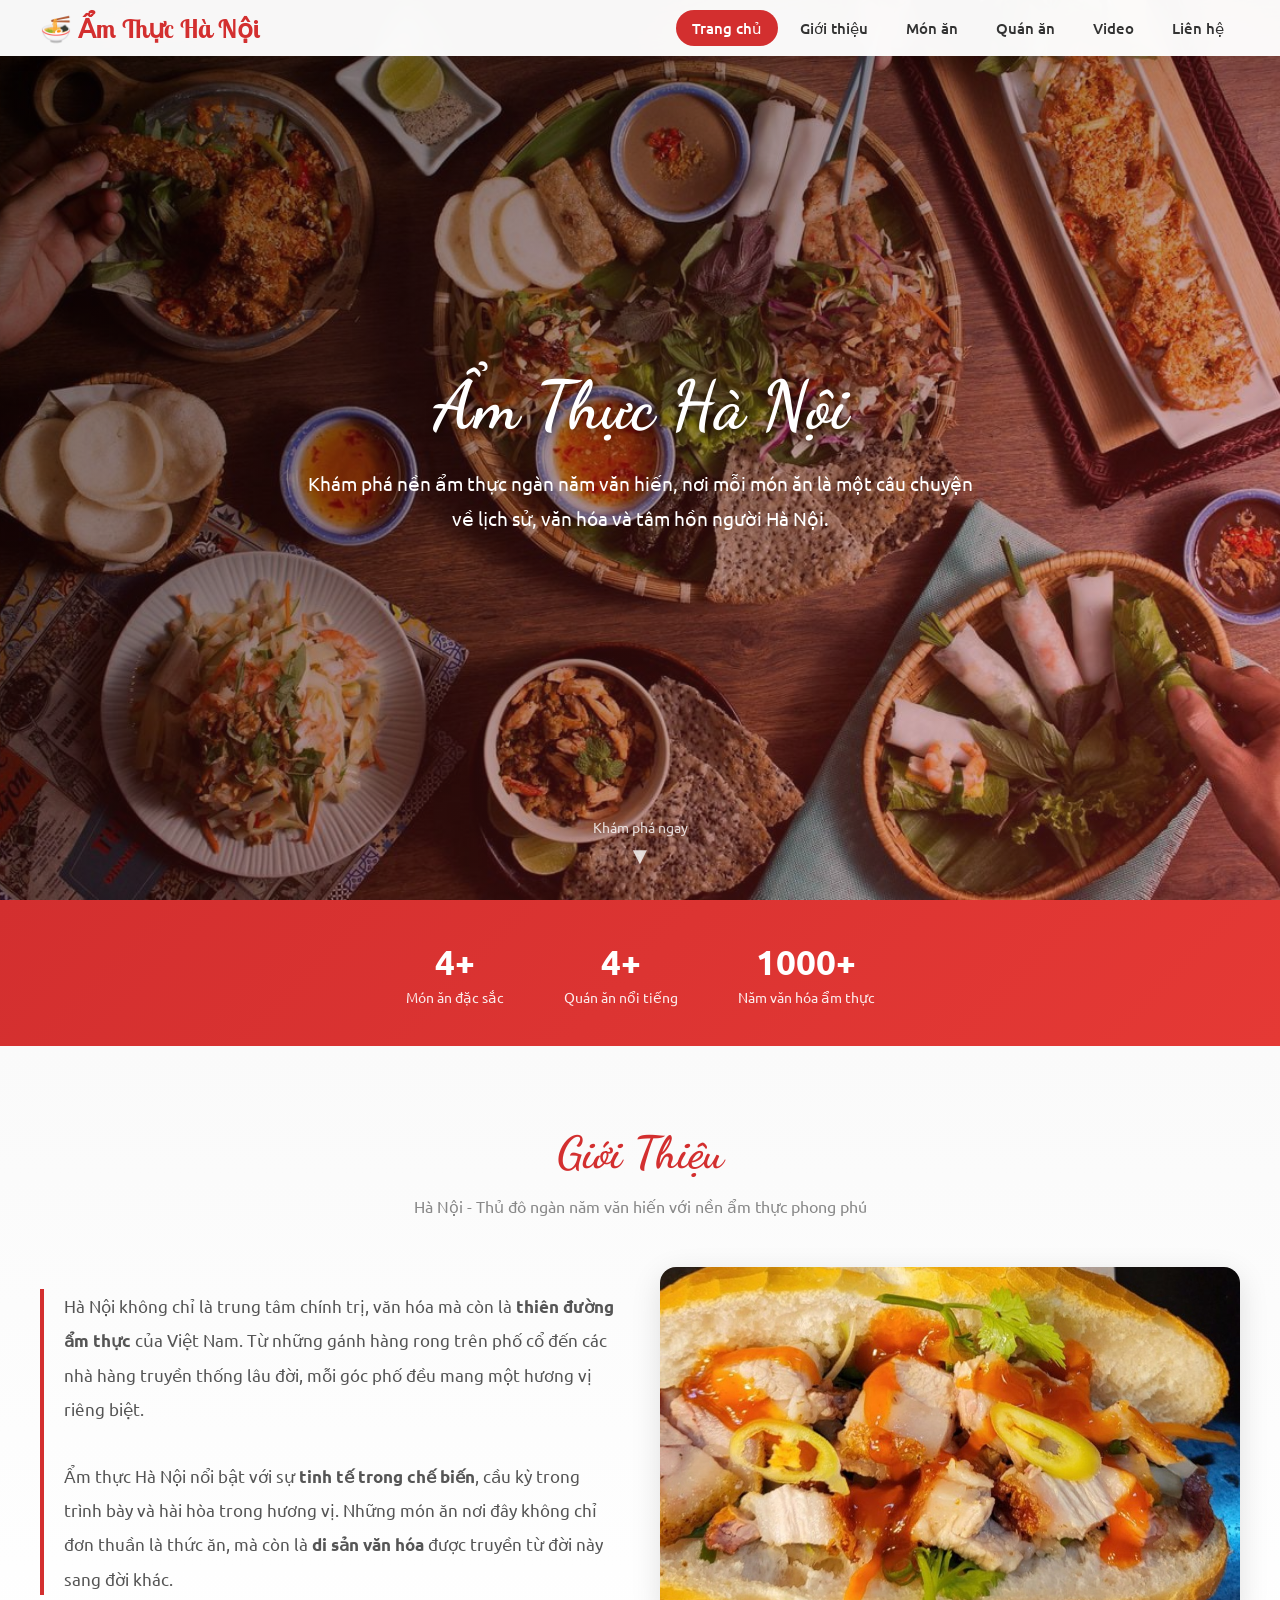
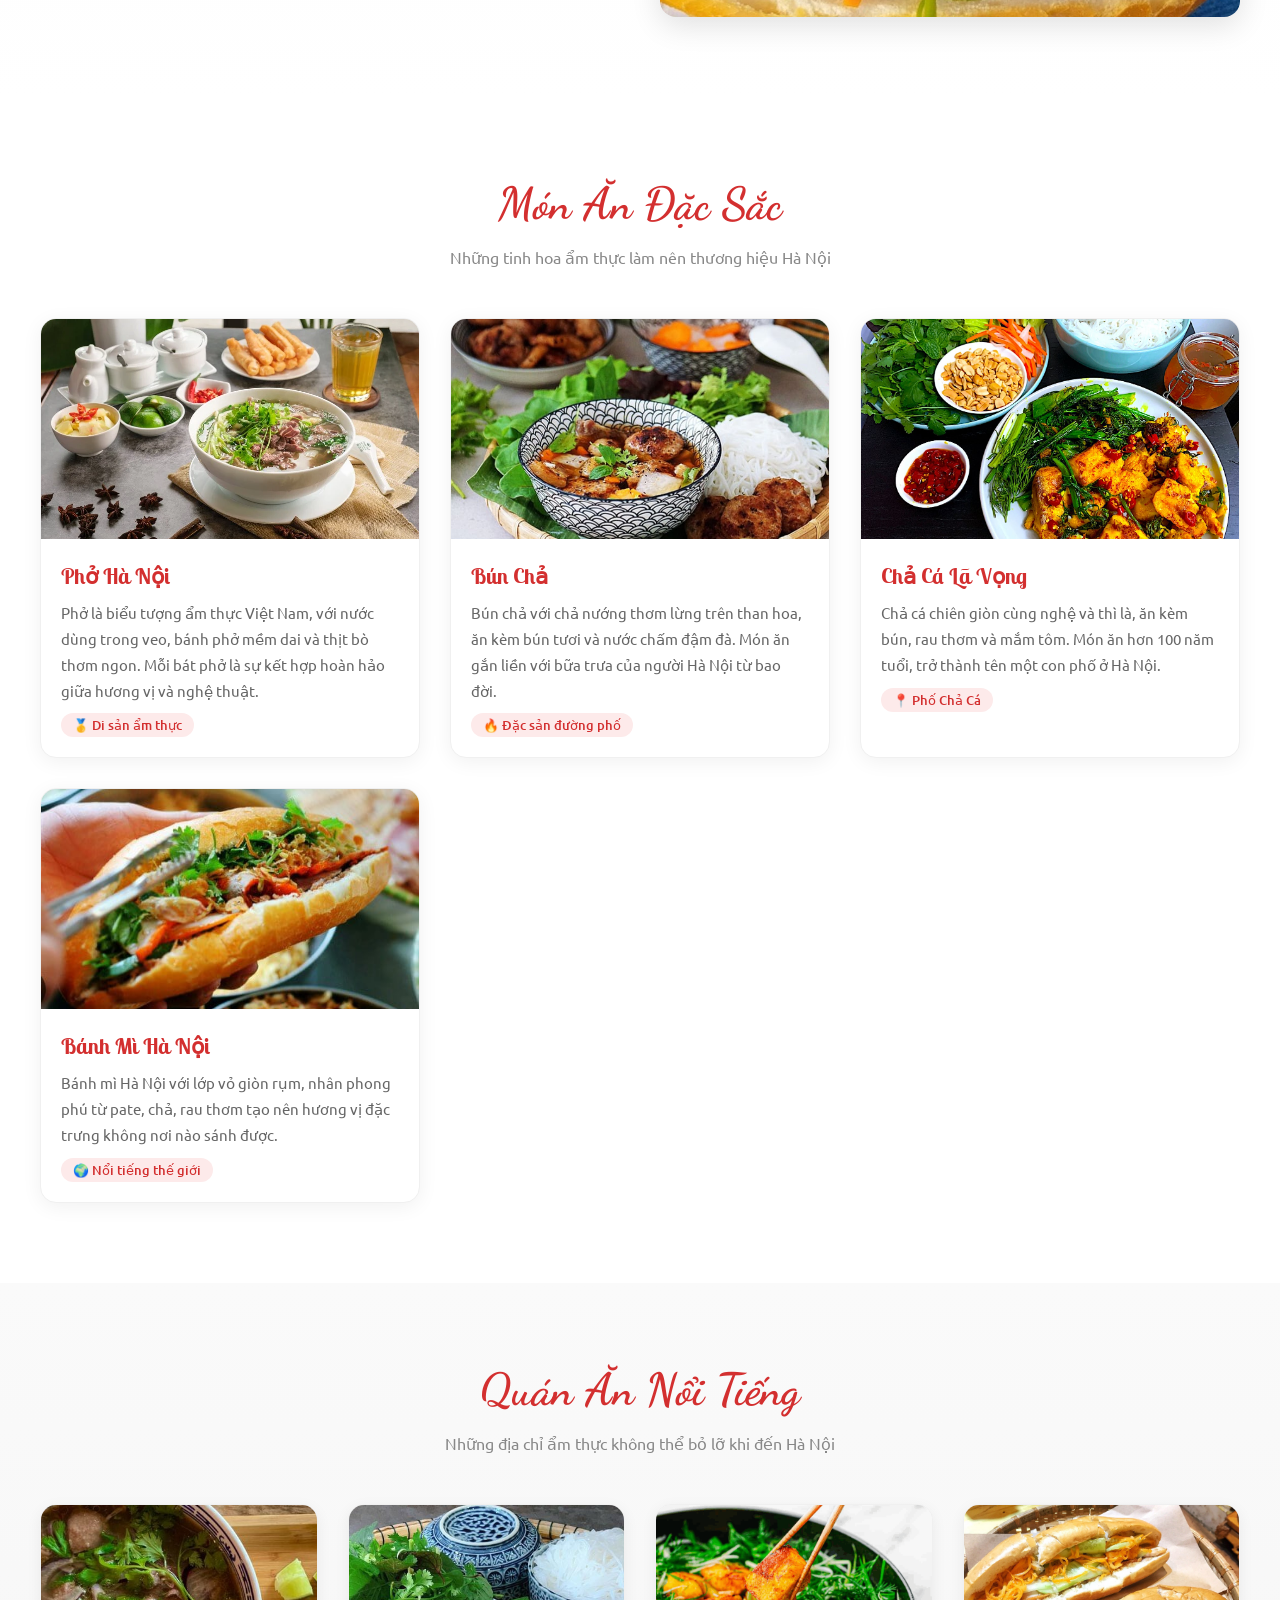
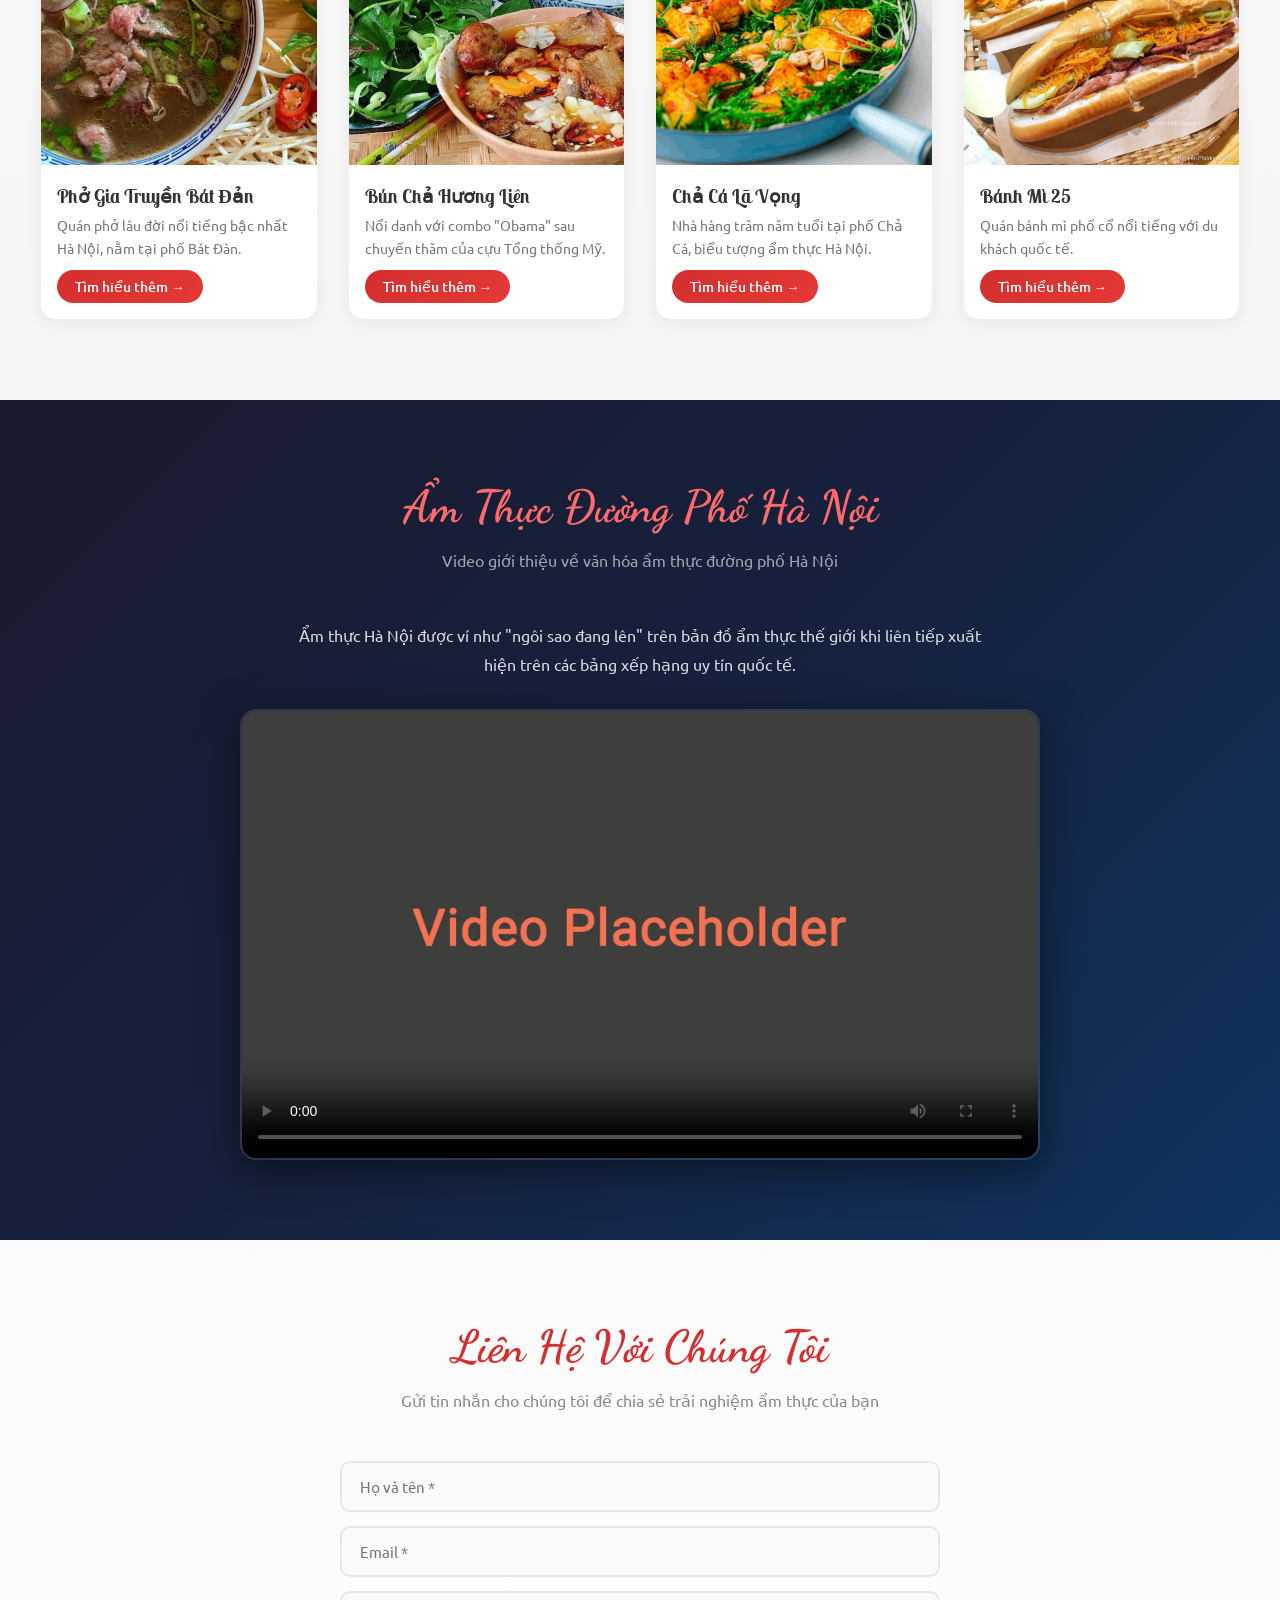
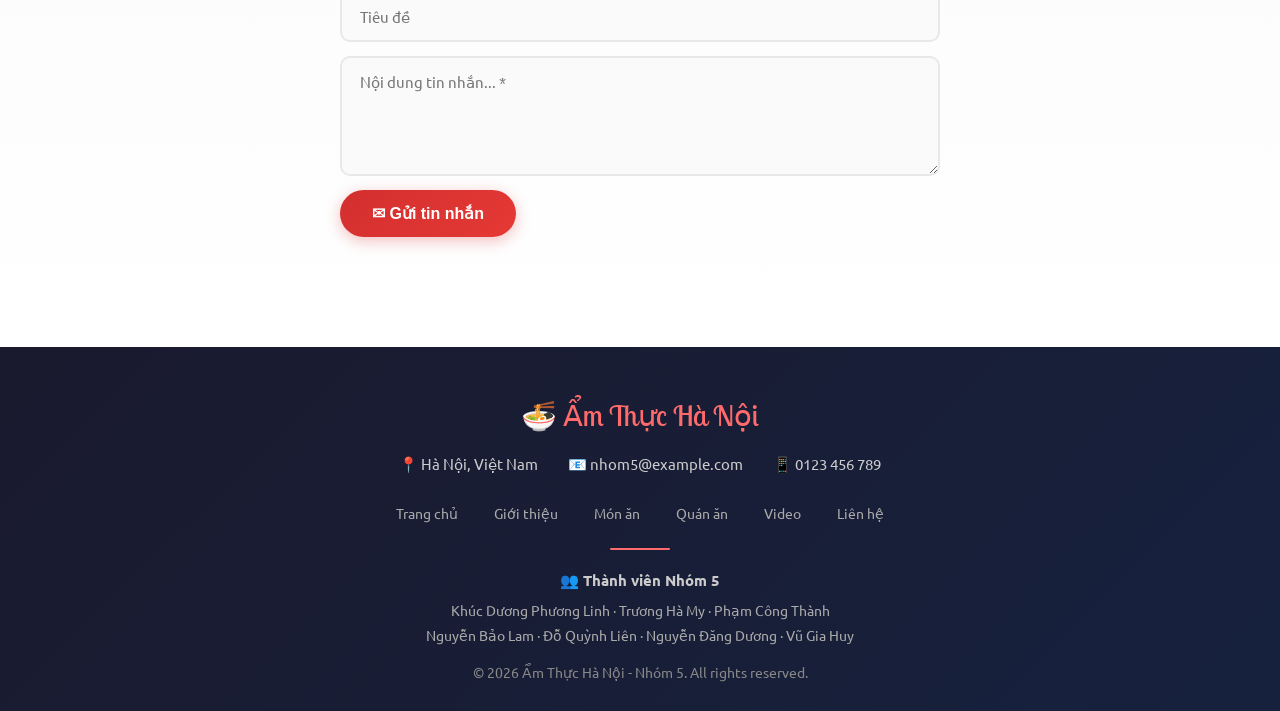
==== Linh.html @ 7462f2e8 "Add files via upload" ====
<!DOCTYPE html>
<html lang="vi">
<head>
    <meta charset="UTF-8">
    <meta name="viewport" content="width=device-width, initial-scale=1.0">
    <title>Ẩm Thực Hà Nội - Nhóm 5</title>
    <meta name="description" content="Khám phá nền ẩm thực phong phú và đa dạng của Hà Nội - Phở, Bún chả, Chả cá, Bánh mì và nhiều hơn nữa.">
    <meta name="author" content="Nhóm 5">
    <link href="https://fonts.googleapis.com/css2?family=Dancing+Script:wght@400;500;600;700&family=Ubuntu:wght@300;400;500;700&family=Lobster+Two:wght@400;700&display=swap" rel="stylesheet">
    <style>
        * { margin: 0; padding: 0; box-sizing: border-box; }
        html { scroll-behavior: auto; }
        body { font-family: 'Ubuntu', sans-serif; color: #333; }

        /* =================== NAVBAR =================== */
        .navbar {
            position: fixed; top: 0; left: 0; right: 0; z-index: 1000;
            background: rgba(255,255,255,0.97); backdrop-filter: blur(12px);
            box-shadow: 0 2px 15px rgba(0,0,0,0.08);
            display: flex; justify-content: space-between; align-items: center;
            padding: 10px 40px; transition: all 0.4s ease;
        }
        .navbar.scrolled { padding: 6px 40px; box-shadow: 0 4px 20px rgba(0,0,0,0.12); }
        .navbar-brand {
            font-family: 'Lobster Two', cursive; font-size: 1.6rem; color: #d32f2f;
            text-decoration: none; font-weight: 700; transition: transform 0.3s;
        }
        .navbar-brand:hover { transform: scale(1.05); }
        .nav-links { display: flex; gap: 6px; list-style: none; }
        .nav-links a {
            text-decoration: none; color: #333; padding: 8px 16px;
            border-radius: 20px; transition: all 0.3s; font-weight: 500; font-size: 0.95rem;
            position: relative;
        }
        .nav-links a:hover, .nav-links a.active { background: #d32f2f; color: #fff; }
        .hamburger { display: none; cursor: pointer; font-size: 1.5rem; background: none; border: none; color: #333; }
        @media (max-width: 768px) {
            .hamburger { display: block; }
            .nav-links {
                display: none; flex-direction: column; position: absolute;
                top: 56px; left: 0; right: 0; background: rgba(255,255,255,0.98);
                padding: 16px; box-shadow: 0 4px 15px rgba(0,0,0,0.1);
                backdrop-filter: blur(10px);
            }
            .nav-links.open { display: flex; }
            .navbar { padding: 10px 20px; }
        }

        /* =================== HERO =================== */
        .hero {
            height: 100vh; background: url('images/794effcf813dd698019250b4e58599e2-1199x799.jpg') center/cover fixed;
            display: flex; align-items: center; justify-content: center;
            position: relative; text-align: center;
        }
        .hero::before {
            content: ''; position: absolute; inset: 0;
            background: linear-gradient(135deg, rgba(0,0,0,0.6) 0%, rgba(211,47,47,0.3) 100%);
        }
        .hero-content { position: relative; z-index: 1; color: #fff; max-width: 800px; padding: 0 20px; }
        .hero-content h1 {
            font-family: 'Dancing Script', cursive; font-size: 4.2rem;
            margin-bottom: 20px; text-shadow: 2px 2px 10px rgba(0,0,0,0.5);
            animation: fadeInDown 1s ease-out;
        }
        .hero-content p { font-size: 1.2rem; line-height: 1.8; opacity: 0.95; animation: fadeInUp 1s ease-out 0.3s both; }
        .hero-scroll-hint {
            position: absolute; bottom: 30px; left: 50%; transform: translateX(-50%);
            z-index: 1; color: #fff; font-size: 0.9rem; opacity: 0.8;
            animation: bounce 2s infinite; cursor: pointer; text-align: center;
        }
        .hero-scroll-hint span { display: block; font-size: 1.5rem; margin-top: 4px; }
        @keyframes fadeInDown { from { opacity:0; transform:translateY(-30px); } to { opacity:1; transform:translateY(0); } }
        @keyframes fadeInUp { from { opacity:0; transform:translateY(30px); } to { opacity:1; transform:translateY(0); } }
        @keyframes bounce { 0%,20%,50%,80%,100% { transform:translateX(-50%) translateY(0); } 40% { transform:translateX(-50%) translateY(-12px); } 60% { transform:translateX(-50%) translateY(-6px); } }
        @media (max-width: 768px) { .hero-content h1 { font-size: 2.5rem; } }

        /* =================== SECTION COMMON =================== */
        section { padding: 80px 20px; }
        .section-title {
            text-align: center; font-family: 'Dancing Script', cursive;
            font-size: 2.8rem; color: #d32f2f; margin-bottom: 16px;
        }
        .section-subtitle {
            text-align: center; color: #888; font-size: 1rem; margin-bottom: 50px; max-width: 600px; margin-left: auto; margin-right: auto;
        }
        .container { max-width: 1200px; margin: 0 auto; }

        /* Fade-in animation */
        .fade-in { opacity: 0; transform: translateY(30px); transition: opacity 0.7s ease, transform 0.7s ease; }
        .fade-in.visible { opacity: 1; transform: translateY(0); }
        .fade-in-left { opacity: 0; transform: translateX(-40px); transition: opacity 0.7s ease, transform 0.7s ease; }
        .fade-in-left.visible { opacity: 1; transform: translateX(0); }
        .fade-in-right { opacity: 0; transform: translateX(40px); transition: opacity 0.7s ease, transform 0.7s ease; }
        .fade-in-right.visible { opacity: 1; transform: translateX(0); }

        /* =================== GIỚI THIỆU =================== */
        #gioi-thieu { background: linear-gradient(180deg, #fafafa 0%, #fff 100%); }
        .intro-grid { display: grid; grid-template-columns: 1fr 1fr; gap: 40px; align-items: center; }
        @media (max-width: 768px) { .intro-grid { grid-template-columns: 1fr; } }
        .intro-text {
            font-size: 1.05rem; line-height: 2; color: #555;
            border-left: 4px solid #d32f2f; padding-left: 20px;
        }
        .intro-image { border-radius: 16px; overflow: hidden; box-shadow: 0 8px 30px rgba(0,0,0,0.12); }
        .intro-image img { width: 100%; height: 350px; object-fit: cover; display: block; transition: transform 0.5s; }
        .intro-image:hover img { transform: scale(1.05); }

        /* =================== MÓN ĂN =================== */
        #mon-an { background: #fff; }
        .food-grid { display: grid; grid-template-columns: repeat(auto-fit, minmax(280px, 1fr)); gap: 30px; }
        .food-card {
            background: #fff; border-radius: 16px; overflow: hidden;
            box-shadow: 0 4px 20px rgba(0,0,0,0.06); transition: transform 0.4s ease, box-shadow 0.4s ease;
            border: 1px solid #f0f0f0;
        }
        .food-card:hover { transform: translateY(-10px); box-shadow: 0 12px 40px rgba(211,47,47,0.15); }
        .food-card img { width: 100%; height: 220px; object-fit: cover; transition: transform 0.5s; }
        .food-card:hover img { transform: scale(1.08); }
        .food-card .card-img { overflow: hidden; }
        .food-card .card-body { padding: 20px; }
        .food-card h3 { font-family: 'Lobster Two', cursive; font-size: 1.4rem; color: #d32f2f; margin-bottom: 10px; }
        .food-card p { color: #666; line-height: 1.7; font-size: 0.95rem; }
        .food-card .tag {
            display: inline-block; background: #fdeaea; color: #d32f2f; padding: 3px 12px;
            border-radius: 12px; font-size: 0.8rem; font-weight: 500; margin-top: 10px;
        }

        /* =================== QUÁN ĂN =================== */
        #quan-an { background: linear-gradient(180deg, #fafafa 0%, #f5f5f5 100%); }
        .restaurant-grid { display: grid; grid-template-columns: repeat(auto-fit, minmax(260px, 1fr)); gap: 30px; }
        .restaurant-card {
            background: #fff; border-radius: 16px; overflow: hidden;
            box-shadow: 0 4px 15px rgba(0,0,0,0.06); transition: transform 0.4s, box-shadow 0.4s;
            cursor: pointer; border: 1px solid #f0f0f0;
        }
        .restaurant-card:hover { transform: translateY(-8px); box-shadow: 0 10px 35px rgba(211,47,47,0.12); }
        .restaurant-card .card-img { overflow: hidden; }
        .restaurant-card img { width: 100%; height: 260px; object-fit: cover; transition: transform 0.5s; }
        .restaurant-card:hover img { transform: scale(1.06); }
        .restaurant-card .card-body { padding: 16px; }
        .restaurant-card h3 { font-family: 'Lobster Two', cursive; color: #333; font-size: 1.2rem; margin-bottom: 6px; }
        .restaurant-card p { color: #777; font-size: 0.9rem; line-height: 1.6; }
        .restaurant-card .btn-detail {
            display: inline-block; margin-top: 10px; padding: 7px 18px;
            background: linear-gradient(135deg, #d32f2f, #e53935); color: #fff; border-radius: 20px;
            text-decoration: none; font-size: 0.85rem; transition: all 0.3s; font-weight: 500;
        }
        .restaurant-card .btn-detail:hover { background: linear-gradient(135deg, #b71c1c, #c62828); transform: translateX(3px); }

        /* =================== MODAL =================== */
        .modal-overlay {
            display: none; position: fixed; inset: 0; z-index: 2000;
            background: rgba(0,0,0,0.7); justify-content: center; align-items: center;
            backdrop-filter: blur(4px);
        }
        .modal-overlay.active { display: flex; }
        .modal-content {
            background: #fff; border-radius: 20px; max-width: 900px; width: 90%;
            max-height: 85vh; overflow-y: auto; padding: 36px; position: relative;
            animation: modalIn 0.3s ease-out;
        }
        @keyframes modalIn { from { opacity:0; transform:scale(0.95) translateY(20px); } to { opacity:1; transform:scale(1) translateY(0); } }
        .modal-close {
            position: absolute; top: 15px; right: 20px; font-size: 1.8rem;
            cursor: pointer; background: #f5f5f5; border: none; color: #999;
            width: 36px; height: 36px; border-radius: 50%; display: flex; align-items: center; justify-content: center;
            transition: all 0.3s;
        }
        .modal-close:hover { color: #fff; background: #d32f2f; }
        .modal-content h2 { font-family: 'Dancing Script', cursive; color: #d32f2f; font-size: 2rem; margin-bottom: 16px; }
        .modal-content p { line-height: 1.8; color: #555; margin-bottom: 12px; }
        .modal-images { display: grid; grid-template-columns: repeat(auto-fit, minmax(200px, 1fr)); gap: 12px; margin-top: 16px; }
        .modal-images img { width: 100%; height: 180px; object-fit: cover; border-radius: 10px; transition: transform 0.3s; }
        .modal-images img:hover { transform: scale(1.05); }

        /* =================== VIDEO =================== */
        #video { background: linear-gradient(135deg, #1a1a2e 0%, #16213e 50%, #0f3460 100%); color: #fff; text-align: center; }
        #video .section-title { color: #ff6b6b; }
        #video .section-subtitle { color: rgba(255,255,255,0.6); }
        #video p.video-desc { max-width: 700px; margin: 0 auto 30px; line-height: 1.8; opacity: 0.85; }
        .video-wrapper {
            max-width: 800px; margin: 0 auto; border-radius: 16px; overflow: hidden;
            box-shadow: 0 10px 40px rgba(0,0,0,0.5); border: 2px solid rgba(255,255,255,0.1);
        }
        .video-wrapper video { width: 100%; display: block; }

        /* =================== LIÊN HỆ =================== */
        #lien-he { background: linear-gradient(180deg, #fafafa 0%, #fff 100%); }
        .contact-wrapper { max-width: 600px; margin: 0 auto; }
        .contact-form { display: flex; flex-direction: column; gap: 14px; }
        .contact-form input, .contact-form textarea {
            padding: 14px 18px; border: 2px solid #e8e8e8; border-radius: 10px;
            font-family: 'Ubuntu', sans-serif; font-size: 0.95rem; transition: all 0.3s;
            background: #fafafa;
        }
        .contact-form input:focus, .contact-form textarea:focus { border-color: #d32f2f; outline: none; background: #fff; box-shadow: 0 0 0 4px rgba(211,47,47,0.08); }
        .contact-form textarea { min-height: 120px; resize: vertical; }
        .contact-form button {
            padding: 14px 32px; background: linear-gradient(135deg, #d32f2f, #e53935); color: #fff; border: none;
            border-radius: 25px; font-size: 1rem; cursor: pointer; transition: all 0.3s;
            font-weight: 600; align-self: flex-start; box-shadow: 0 4px 15px rgba(211,47,47,0.3);
        }
        .contact-form button:hover { transform: translateY(-2px); box-shadow: 0 6px 20px rgba(211,47,47,0.4); }
        .contact-form button:active { transform: translateY(0); }

        /* Messages */
        .message-list { display: flex; flex-direction: column; gap: 16px; margin-top: 30px; }
        .comment-item {
            background: #fff; padding: 18px 22px; border-radius: 12px;
            border-left: 4px solid #d32f2f; box-shadow: 0 2px 10px rgba(0,0,0,0.04);
            animation: slideIn 0.4s ease-out;
        }
        @keyframes slideIn { from { opacity:0; transform:translateY(-10px); } to { opacity:1; transform:translateY(0); } }
        .comment-item .comment-author { font-weight: 700; color: #d32f2f; margin-bottom: 4px; }
        .comment-item .comment-time { font-size: 0.8rem; color: #aaa; margin-bottom: 8px; }
        .comment-item .comment-text { color: #555; line-height: 1.6; }

        /* =================== FOOTER =================== */
        footer {
            background: linear-gradient(135deg, #1a1a2e 0%, #16213e 100%); color: #ccc; text-align: center;
            padding: 50px 20px 30px;
        }
        .footer-brand {
            font-family: 'Lobster Two', cursive; font-size: 1.8rem; color: #ff6b6b;
            margin-bottom: 20px; display: block;
        }
        .footer-contact {
            display: flex; justify-content: center; gap: 30px; flex-wrap: wrap;
            margin-bottom: 24px; font-size: 0.95rem;
        }
        .footer-contact span { display: flex; align-items: center; gap: 6px; }
        .footer-links { margin-bottom: 20px; display: flex; justify-content: center; flex-wrap: wrap; gap: 8px; }
        .footer-links a {
            color: #aaa; text-decoration: none; padding: 6px 14px; border-radius: 16px;
            transition: all 0.3s; font-size: 0.9rem;
        }
        .footer-links a:hover { color: #fff; background: rgba(255,255,255,0.1); }
        .footer-divider { width: 60px; height: 2px; background: #ff6b6b; margin: 20px auto; border-radius: 2px; }
        footer p { font-size: 0.85rem; color: #888; }

        /* =================== BACK TO TOP =================== */
        .back-to-top {
            position: fixed; bottom: 30px; right: 30px; z-index: 999;
            width: 48px; height: 48px; border-radius: 50%;
            background: linear-gradient(135deg, #d32f2f, #e53935); color: #fff;
            border: none; font-size: 1.3rem; cursor: pointer;
            box-shadow: 0 4px 15px rgba(211,47,47,0.4);
            opacity: 0; transform: translateY(20px);
            transition: all 0.4s ease; display: flex; align-items: center; justify-content: center;
        }
        .back-to-top.show { opacity: 1; transform: translateY(0); }
        .back-to-top:hover { transform: translateY(-3px); box-shadow: 0 6px 20px rgba(211,47,47,0.5); }

        /* =================== STATS BAR =================== */
        .stats-bar {
            background: linear-gradient(135deg, #d32f2f, #e53935); color: #fff;
            padding: 40px 20px; text-align: center;
        }
        .stats-grid { display: flex; justify-content: center; gap: 60px; flex-wrap: wrap; max-width: 800px; margin: 0 auto; }
        .stat-item h3 { font-size: 2.2rem; font-weight: 700; margin-bottom: 4px; }
        .stat-item p { font-size: 0.9rem; opacity: 0.9; }

        /* =================== LOADING =================== */
        .page-loader {
            position: fixed; inset: 0; z-index: 9999; background: #fff;
            display: flex; align-items: center; justify-content: center;
            transition: opacity 0.5s;
        }
        .page-loader.hide { opacity: 0; pointer-events: none; }
        .loader-spinner {
            width: 40px; height: 40px; border: 4px solid #f0f0f0;
            border-top-color: #d32f2f; border-radius: 50%; animation: spin 0.8s linear infinite;
        }
        @keyframes spin { to { transform: rotate(360deg); } }
    </style>
</head>
<body>

<!-- LOADING -->
<div class="page-loader" id="pageLoader"><div class="loader-spinner"></div></div>

<!-- NAVBAR -->
<nav class="navbar" id="mainNav">
    <a href="#trang-chu" class="navbar-brand">🍜 Ẩm Thực Hà Nội</a>
    <button class="hamburger" onclick="document.querySelector('.nav-links').classList.toggle('open')">☰</button>
    <div class="nav-links">
        <a href="#trang-chu">Trang chủ</a>
        <a href="#gioi-thieu">Giới thiệu</a>
        <a href="#mon-an">Món ăn</a>
        <a href="#quan-an">Quán ăn</a>
        <a href="#video">Video</a>
        <a href="#lien-he">Liên hệ</a>
    </div>
</nav>

<!-- HERO -->
<section class="hero" id="trang-chu">
    <div class="hero-content">
        <h1>Ẩm Thực Hà Nội</h1>
        <p>Khám phá nền ẩm thực ngàn năm văn hiến, nơi mỗi món ăn là một câu chuyện<br>về lịch sử, văn hóa và tâm hồn người Hà Nội.</p>
    </div>
    <div class="hero-scroll-hint" onclick="document.querySelector('#gioi-thieu') && smoothScrollTo(document.querySelector('#gioi-thieu'))">
        Khám phá ngay <span>▼</span>
    </div>
</section>

<!-- STATS -->
<div class="stats-bar fade-in">
    <div class="stats-grid">
        <div class="stat-item"><h3>4+</h3><p>Món ăn đặc sắc</p></div>
        <div class="stat-item"><h3>4+</h3><p>Quán ăn nổi tiếng</p></div>
        <div class="stat-item"><h3>1000+</h3><p>Năm văn hóa ẩm thực</p></div>
    </div>
</div>

<!-- GIỚI THIỆU -->
<section id="gioi-thieu">
    <h2 class="section-title fade-in">Giới Thiệu</h2>
    <p class="section-subtitle fade-in">Hà Nội - Thủ đô ngàn năm văn hiến với nền ẩm thực phong phú</p>
    <div class="container">
        <div class="intro-grid">
            <div class="intro-text fade-in-left">
                Hà Nội không chỉ là trung tâm chính trị, văn hóa mà còn là <strong>thiên đường ẩm thực</strong> của Việt Nam. Từ những gánh hàng rong trên phố cổ đến các nhà hàng truyền thống lâu đời, mỗi góc phố đều mang một hương vị riêng biệt.<br><br>
                Ẩm thực Hà Nội nổi bật với sự <strong>tinh tế trong chế biến</strong>, cầu kỳ trong trình bày và hài hòa trong hương vị. Những món ăn nơi đây không chỉ đơn thuần là thức ăn, mà còn là <strong>di sản văn hóa</strong> được truyền từ đời này sang đời khác.
            </div>
            <div class="intro-image fade-in-right">
                <img src="images/vn-11134513-7r98o-lsvgnybrgzvdcdresize-ss1242x600crop-w1242-h600-ct.jpg" alt="Ẩm thực Hà Nội" loading="lazy">
            </div>
        </div>
    </div>
</section>

<!-- MÓN ĂN -->
<section id="mon-an">
    <h2 class="section-title fade-in">Món Ăn Đặc Sắc</h2>
    <p class="section-subtitle fade-in">Những tinh hoa ẩm thực làm nên thương hiệu Hà Nội</p>
    <div class="container">
        <div class="food-grid">
            <div class="food-card fade-in">
                <div class="card-img"><img src="images/pho-bo-ha-noi-7.webp" alt="Phở Hà Nội" loading="lazy"></div>
                <div class="card-body">
                    <h3>Phở Hà Nội</h3>
                    <p>Phở là biểu tượng ẩm thực Việt Nam, với nước dùng trong veo, bánh phở mềm dai và thịt bò thơm ngon. Mỗi bát phở là sự kết hợp hoàn hảo giữa hương vị và nghệ thuật.</p>
                    <span class="tag">🥇 Di sản ẩm thực</span>
                </div>
            </div>
            <div class="food-card fade-in">
                <div class="card-img"><img src="images/700-bun-cha-1-696x464.jpg" alt="Bún Chả Hà Nội" loading="lazy"></div>
                <div class="card-body">
                    <h3>Bún Chả</h3>
                    <p>Bún chả với chả nướng thơm lừng trên than hoa, ăn kèm bún tươi và nước chấm đậm đà. Món ăn gắn liền với bữa trưa của người Hà Nội từ bao đời.</p>
                    <span class="tag">🔥 Đặc sản đường phố</span>
                </div>
            </div>
            <div class="food-card fade-in">
                <div class="card-img"><img src="images/chaca-1200x895.jpg" alt="Chả Cá Lã Vọng" loading="lazy"></div>
                <div class="card-body">
                    <h3>Chả Cá Lã Vọng</h3>
                    <p>Chả cá chiên giòn cùng nghệ và thì là, ăn kèm bún, rau thơm và mắm tôm. Món ăn hơn 100 năm tuổi, trở thành tên một con phố ở Hà Nội.</p>
                    <span class="tag">📍 Phố Chả Cá</span>
                </div>
            </div>
            <div class="food-card fade-in">
                <div class="card-img"><img src="images/banh-mi-ha-noi-18-481x316.jpg" alt="Bánh Mì Hà Nội" loading="lazy"></div>
                <div class="card-body">
                    <h3>Bánh Mì Hà Nội</h3>
                    <p>Bánh mì Hà Nội với lớp vỏ giòn rụm, nhân phong phú từ pate, chả, rau thơm tạo nên hương vị đặc trưng không nơi nào sánh được.</p>
                    <span class="tag">🌍 Nổi tiếng thế giới</span>
                </div>
            </div>
        </div>
    </div>
</section>

<!-- QUÁN ĂN -->
<section id="quan-an">
    <h2 class="section-title fade-in">Quán Ăn Nổi Tiếng</h2>
    <p class="section-subtitle fade-in">Những địa chỉ ẩm thực không thể bỏ lỡ khi đến Hà Nội</p>
    <div class="container">
        <div class="restaurant-grid">
            <div class="restaurant-card fade-in" onclick="openModal('pho')">
                <div class="card-img"><img src="images/128c07feafceb251c83332315ef1da0d-736x736.jpeg" alt="Phở Gia Truyền" loading="lazy"></div>
                <div class="card-body">
                    <h3>Phở Gia Truyền Bát Đản</h3>
                    <p>Quán phở lâu đời nổi tiếng bậc nhất Hà Nội, nằm tại phố Bát Đàn.</p>
                    <span class="btn-detail">Tìm hiểu thêm →</span>
                </div>
            </div>
            <div class="restaurant-card fade-in" onclick="openModal('buncha')">
                <div class="card-img"><img src="images/90510-bun-cha-ha-noi-quan-quan-an-quan-12-700x465.jpg" alt="Bún Chả Hương Liên" loading="lazy"></div>
                <div class="card-body">
                    <h3>Bún Chả Hương Liên</h3>
                    <p>Nổi danh với combo "Obama" sau chuyến thăm của cựu Tổng thống Mỹ.</p>
                    <span class="btn-detail">Tìm hiểu thêm →</span>
                </div>
            </div>
            <div class="restaurant-card fade-in" onclick="openModal('chaca')">
                <div class="card-img"><img src="images/cclv-750x750.png" alt="Chả Cá Lã Vọng" loading="lazy"></div>
                <div class="card-body">
                    <h3>Chả Cá Lã Vọng</h3>
                    <p>Nhà hàng trăm năm tuổi tại phố Chả Cá, biểu tượng ẩm thực Hà Nội.</p>
                    <span class="btn-detail">Tìm hiểu thêm →</span>
                </div>
            </div>
            <div class="restaurant-card fade-in" onclick="openModal('banhmi')">
                <div class="card-img"><img src="images/vn-11134259-7r98o-lwh1ozdmymzd0eresize-w800.jpg" alt="Bánh Mì 25" loading="lazy"></div>
                <div class="card-body">
                    <h3>Bánh Mì 25</h3>
                    <p>Quán bánh mì phố cổ nổi tiếng với du khách quốc tế.</p>
                    <span class="btn-detail">Tìm hiểu thêm →</span>
                </div>
            </div>
        </div>
    </div>
</section>

<!-- MODALS -->
<div class="modal-overlay" id="modal-pho">
    <div class="modal-content">
        <button class="modal-close" onclick="closeModal('pho')">&times;</button>
        <h2>Phở Gia Truyền Bát Đản</h2>
        <p><strong>📍 Địa chỉ:</strong> 49 Bát Đàn, Cửa Đông, Hoàn Kiếm, Hà Nội</p>
        <p><strong>⏰ Giờ mở cửa:</strong> 6:00 - 10:00 & 18:00 - 20:30</p>
        <p>Phở Bát Đàn nằm ở phố Bát Đàn, quận Hoàn Kiếm, Hà Nội. Đây là quán phở rất nổi tiếng và luôn đông khách, đặc biệt vào buổi sáng. Quán phở có lịch sử hàng chục năm với hương vị đặc trưng không lẫn vào đâu được. Nước dùng trong veo, thơm nồng mùi xương ninh, bánh phở mềm mại.</p>
        <div class="modal-images">
            <img src="images/d0e1959811aa591d3f5f98963079d960-736x981.jpg" alt="Phở Bát Đàn" loading="lazy">
            <img src="images/phogiatruyen11-736x491.jpg" alt="Phở Gia Truyền" loading="lazy">
            <img src="images/pho-550x413.jpg" alt="Phở" loading="lazy">
        </div>
    </div>
</div>
<div class="modal-overlay" id="modal-buncha">
    <div class="modal-content">
        <button class="modal-close" onclick="closeModal('buncha')">&times;</button>
        <h2>Bún Chả Hương Liên</h2>
        <p><strong>📍 CƠ SỞ 1:</strong> 24 Lê Văn Hưu, Phan Chu Trinh, Hai Bà Trưng, Hà Nội</p>
        <p><strong>📍 CƠ SỞ 2:</strong> 14 ngõ 59 Láng Hạ, Đống Đa, Hà Nội</p>
        <p><strong>⏰ Giờ mở cửa:</strong> 10:00 - 21:00</p>
        <p>Bún chả Hương Liên nổi tiếng toàn cầu sau khi cựu Tổng thống Obama ghé thăm năm 2016. Quán giữ nguyên hương vị truyền thống với chả nướng thơm lừng trên bếp than và nước chấm pha chế theo công thức riêng.</p>
        <div class="modal-images">
            <img src="images/chi-nhanh-1-1738663793-600x413.jpg" alt="Bún chả Hương Liên" loading="lazy">
            <img src="images/a07d335f58114c3c856afbaea73668aa.webp" alt="Bún chả" loading="lazy">
            <img src="images/quan-bun-cha-dong-hop-kinh-cho-ngoi-ai-cung-ngo-ngang-khi-biet-su-that-img-1854-1520697572-275-width660height495-600x450.jpg" alt="Quán bún chả" loading="lazy">
        </div>
    </div>
</div>
<div class="modal-overlay" id="modal-chaca">
    <div class="modal-content">
        <button class="modal-close" onclick="closeModal('chaca')">&times;</button>
        <h2>Chả Cá Lã Vọng</h2>
        <p><strong>📍 Địa chỉ:</strong> 14 Chả Cá, Hàng Đào, Hoàn Kiếm, Hà Nội</p>
        <p><strong>⏰ Giờ mở cửa:</strong> 10:00 - 22:00</p>
        <p>Một trong những quán ăn lâu đời và nổi tiếng nhất tại Hà Nội, chuyên phục vụ món chả cá – đặc sản truyền thống hơn 100 năm. Chả cá được chiên cùng nghệ tươi, thì là, hành lá trên chảo nóng ngay tại bàn ăn.</p>
        <div class="modal-images">
            <img src="images/screenshot20623-1366x768.png" alt="Chả cá Lã Vọng" loading="lazy">
            <img src="images/hanoifriedfishwithturmericanddillchacalavong.webp" alt="Chả cá" loading="lazy">
            <img src="images/cha-ca-la-vong-nguyentruong-680x468.jpg" alt="Chả cá Lã Vọng" loading="lazy">
        </div>
    </div>
</div>
<div class="modal-overlay" id="modal-banhmi">
    <div class="modal-content">
        <button class="modal-close" onclick="closeModal('banhmi')">&times;</button>
        <h2>Bánh Mì 25</h2>
        <p><strong>📍 Địa chỉ:</strong> 25 Hàng Cá, Hàng Đào, Hoàn Kiếm, Hà Nội</p>
        <p><strong>⏰ Giờ mở cửa:</strong> 7:00 - 23:00</p>
        <p>Bánh mì 25 là quán bánh mì nổi tiếng ở khu phố cổ Hà Nội, được nhiều du khách trong và ngoài nước yêu thích nhờ hương vị đặc biệt và giá cả phải chăng. Quán luôn nằm trong top các quán ăn đường phố được đánh giá cao nhất trên TripAdvisor.</p>
        <div class="modal-images">
            <img src="images/vn-11134259-7r98o-lw8blzy9e86361resize-ss800x450.jpg" alt="Bánh mì 25" loading="lazy">
            <img src="images/screenshot20624-864x486.png" alt="Bánh mì" loading="lazy">
        </div>
    </div>
</div>

<!-- VIDEO -->
<section id="video">
    <h2 class="section-title fade-in">Ẩm Thực Đường Phố Hà Nội</h2>
    <p class="section-subtitle fade-in">Video giới thiệu về văn hóa ẩm thực đường phố Hà Nội</p>
    <div class="container">
        <p class="video-desc fade-in">Ẩm thực Hà Nội được ví như "ngôi sao đang lên" trên bản đồ ẩm thực thế giới khi liên tiếp xuất hiện trên các bảng xếp hạng uy tín quốc tế.</p>
        <div class="video-wrapper fade-in">
            <video controls poster="images/video-placeholder.jpg" preload="metadata">
                <source src="videos/nhom5.mp4" type="video/mp4">
                Trình duyệt của bạn không hỗ trợ video.
            </video>
        </div>
    </div>
</section>

<!-- LIÊN HỆ -->
<section id="lien-he">
    <h2 class="section-title fade-in">Liên Hệ Với Chúng Tôi</h2>
    <p class="section-subtitle fade-in">Gửi tin nhắn cho chúng tôi để chia sẻ trải nghiệm ẩm thực của bạn</p>
    <div class="container">
        <div class="contact-wrapper">
            <form class="contact-form fade-in" id="contactForm" onsubmit="sendMessage(event)">
                <input type="text" id="contactName" placeholder="Họ và tên *" required>
                <input type="email" id="contactEmail" placeholder="Email *" required>
                <input type="text" id="contactSubject" placeholder="Tiêu đề">
                <textarea id="contactMessage" placeholder="Nội dung tin nhắn... *" required></textarea>
                <button type="submit">✉ Gửi tin nhắn</button>
            </form>
            <div class="message-list" id="messageList"></div>
        </div>
    </div>
</section>

<!-- FOOTER -->
<footer>
    <span class="footer-brand">🍜 Ẩm Thực Hà Nội</span>
    <div class="footer-contact">
        <span>📍 Hà Nội, Việt Nam</span>
        <span>📧 nhom5@example.com</span>
        <span>📱 0123 456 789</span>
    </div>
    <div class="footer-links">
        <a href="#trang-chu">Trang chủ</a>
        <a href="#gioi-thieu">Giới thiệu</a>
        <a href="#mon-an">Món ăn</a>
        <a href="#quan-an">Quán ăn</a>
        <a href="#video">Video</a>
        <a href="#lien-he">Liên hệ</a>
    </div>
    <div class="footer-divider"></div>
    <div style="margin-bottom:16px;text-align:center;">
        <p style="font-size:0.95rem;color:#ccc;margin-bottom:8px;font-weight:600;">👥 Thành viên Nhóm 5</p>
        <p style="font-size:0.85rem;color:#aaa;line-height:1.8;">Khúc Dương Phương Linh · Trương Hà My · Phạm Công Thành<br>Nguyễn Bảo Lam · Đỗ Quỳnh Liên · Nguyễn Đăng Dương · Vũ Gia Huy</p>
    </div>
    <p>© 2026 Ẩm Thực Hà Nội - Nhóm 5. All rights reserved.</p>
</footer>

<!-- BACK TO TOP -->
<button class="back-to-top" id="backToTop" onclick="smoothScrollTo(document.getElementById('trang-chu'))">↑</button>

<script>
// Page loader
window.addEventListener('load', () => {
    setTimeout(() => document.getElementById('pageLoader').classList.add('hide'), 500);
});

// Custom smooth scroll with easing
function smoothScrollTo(targetEl) {
    const startY = window.scrollY;
    const targetY = targetEl.getBoundingClientRect().top + window.scrollY - 70;
    const distance = targetY - startY;
    const duration = Math.min(1200, Math.max(600, Math.abs(distance) * 0.5));
    let startTime = null;
    function easeInOutCubic(t) {
        return t < 0.5 ? 4 * t * t * t : 1 - Math.pow(-2 * t + 2, 3) / 2;
    }
    function step(timestamp) {
        if (!startTime) startTime = timestamp;
        const elapsed = timestamp - startTime;
        const progress = Math.min(elapsed / duration, 1);
        window.scrollTo(0, startY + distance * easeInOutCubic(progress));
        if (progress < 1) requestAnimationFrame(step);
    }
    requestAnimationFrame(step);
}

// Smooth scroll for all anchor links
document.querySelectorAll('a[href^="#"]').forEach(a => {
    a.addEventListener('click', e => {
        e.preventDefault();
        const target = document.querySelector(a.getAttribute('href'));
        if (target) {
            smoothScrollTo(target);
            document.querySelector('.nav-links').classList.remove('open');
        }
    });
});

// Navbar scroll effects & active state
window.addEventListener('scroll', () => {
    const nav = document.getElementById('mainNav');
    const backBtn = document.getElementById('backToTop');
    nav.classList.toggle('scrolled', window.scrollY > 50);
    backBtn.classList.toggle('show', window.scrollY > 400);

    const sections = document.querySelectorAll('section[id]');
    let current = '';
    sections.forEach(s => {
        if (window.scrollY >= s.offsetTop - 120) current = s.id;
    });
    document.querySelectorAll('.nav-links a').forEach(a => {
        a.classList.toggle('active', a.getAttribute('href') === '#' + current);
    });
});

// Intersection observer for animations
const observer = new IntersectionObserver(entries => {
    entries.forEach(e => { if (e.isIntersecting) e.target.classList.add('visible'); });
}, { threshold: 0.1 });
document.querySelectorAll('.fade-in, .fade-in-left, .fade-in-right').forEach(el => observer.observe(el));

// Modal
function openModal(id) {
    document.getElementById('modal-' + id).classList.add('active');
    document.body.style.overflow = 'hidden';
}
function closeModal(id) {
    document.getElementById('modal-' + id).classList.remove('active');
    document.body.style.overflow = '';
}
document.querySelectorAll('.modal-overlay').forEach(m => {
    m.addEventListener('click', e => {
        if (e.target === m) { m.classList.remove('active'); document.body.style.overflow = ''; }
    });
});
document.addEventListener('keydown', e => {
    if (e.key === 'Escape') {
        document.querySelectorAll('.modal-overlay.active').forEach(m => {
            m.classList.remove('active'); document.body.style.overflow = '';
        });
    }
});

// Send message
function sendMessage(e) {
    e.preventDefault();
    const name = document.getElementById('contactName').value.trim();
    const email = document.getElementById('contactEmail').value.trim();
    const subject = document.getElementById('contactSubject').value.trim();
    const message = document.getElementById('contactMessage').value.trim();
    if (!name || !email || !message) return;
    const now = new Date();
    const time = now.toLocaleDateString('vi-VN') + ' lúc ' + now.toLocaleTimeString('vi-VN', {hour:'2-digit', minute:'2-digit'});
    const item = document.createElement('div');
    item.className = 'comment-item';
    item.innerHTML = `<div class="comment-author">${name} <span style="font-weight:400;color:#aaa;font-size:0.85rem">· ${email}</span></div><div class="comment-time">${time}${subject ? ' · ' + subject : ''}</div><div class="comment-text">${message}</div>`;
    document.getElementById('messageList').prepend(item);
    document.getElementById('contactForm').reset();
}
</script>
</body>
</html>
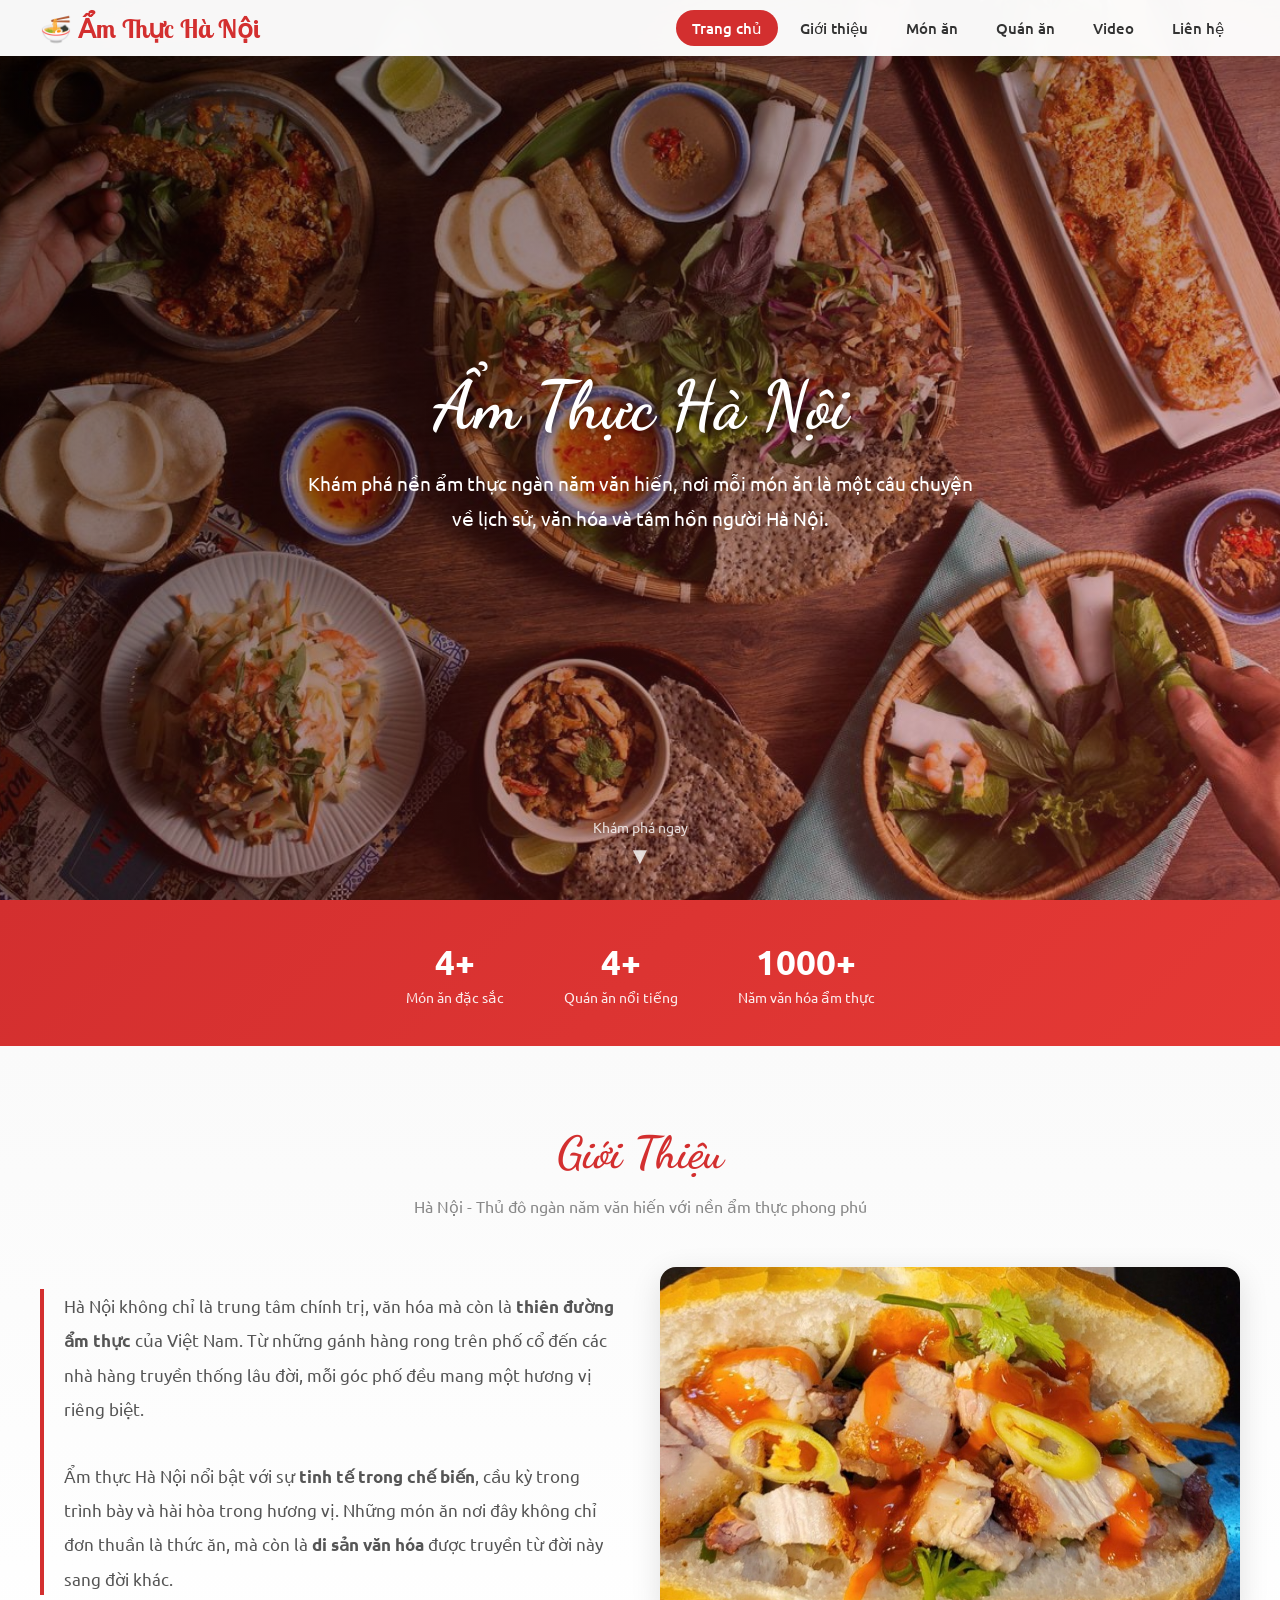
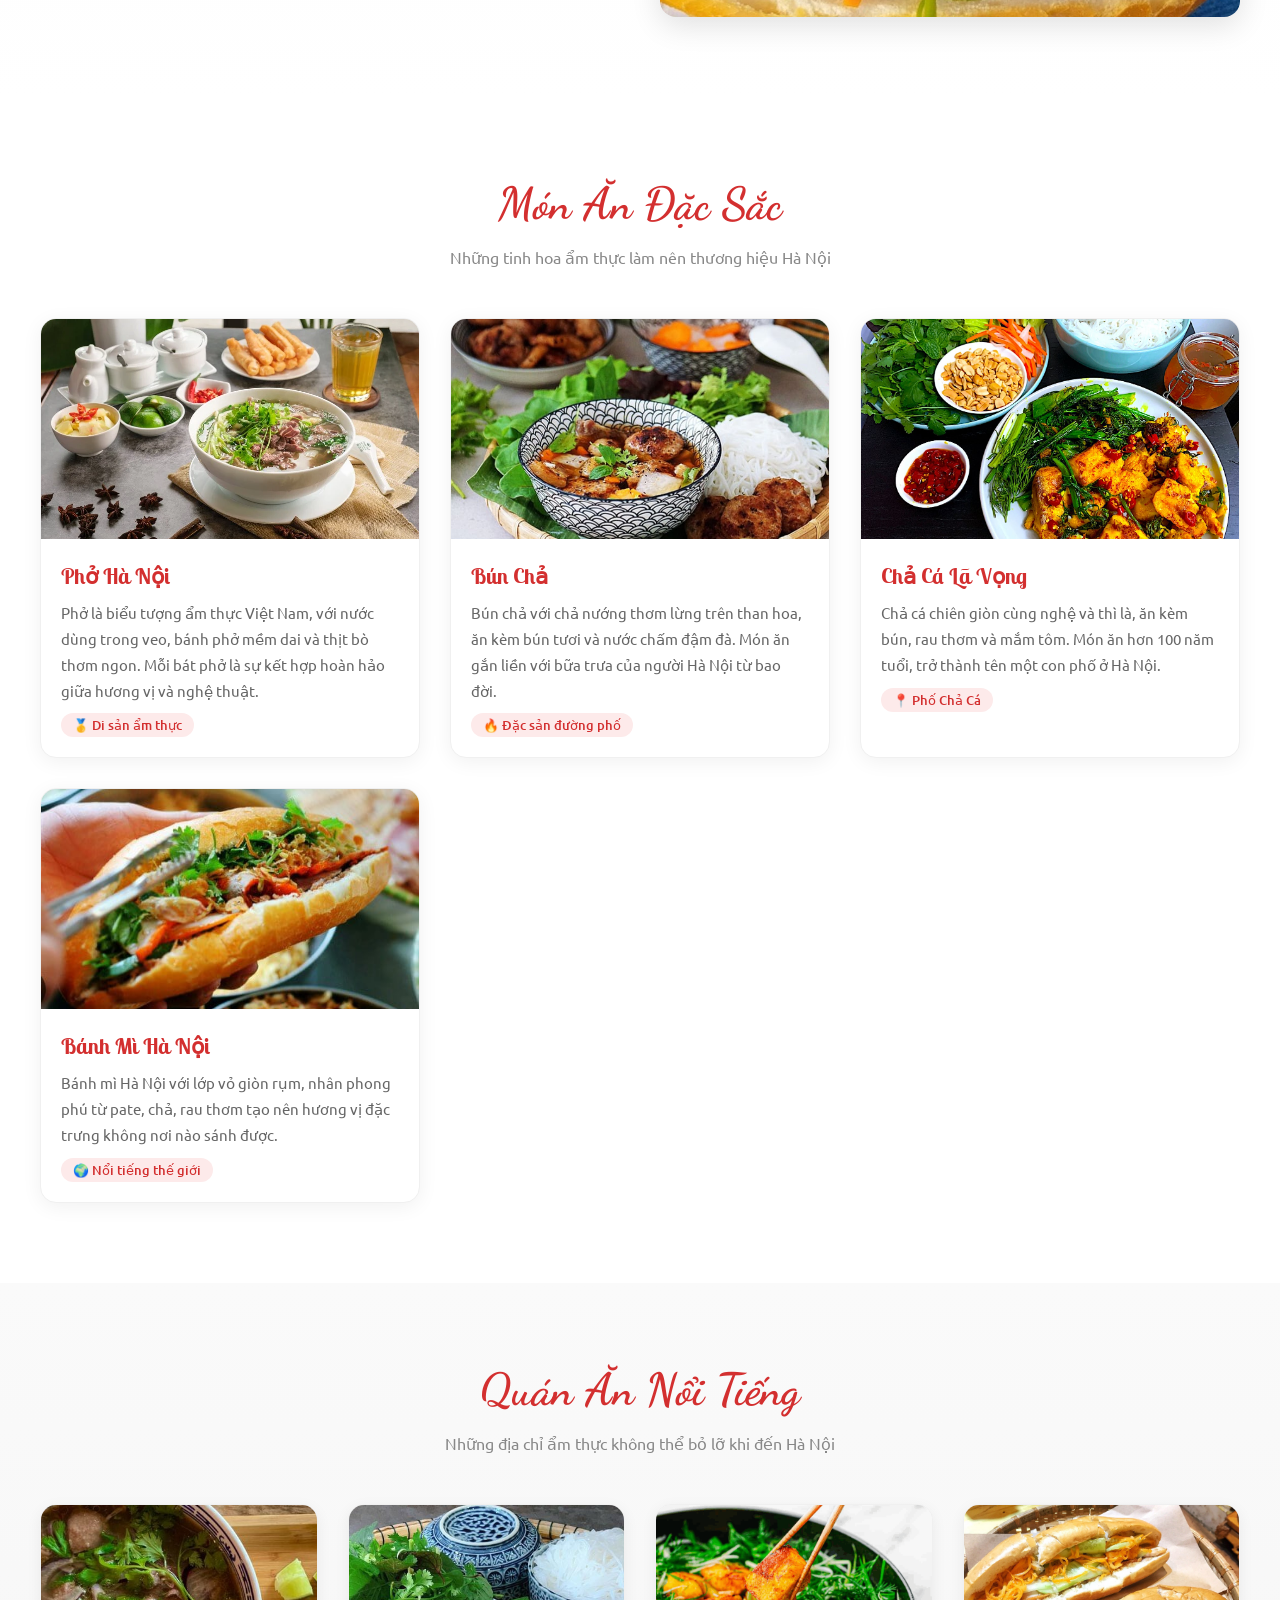
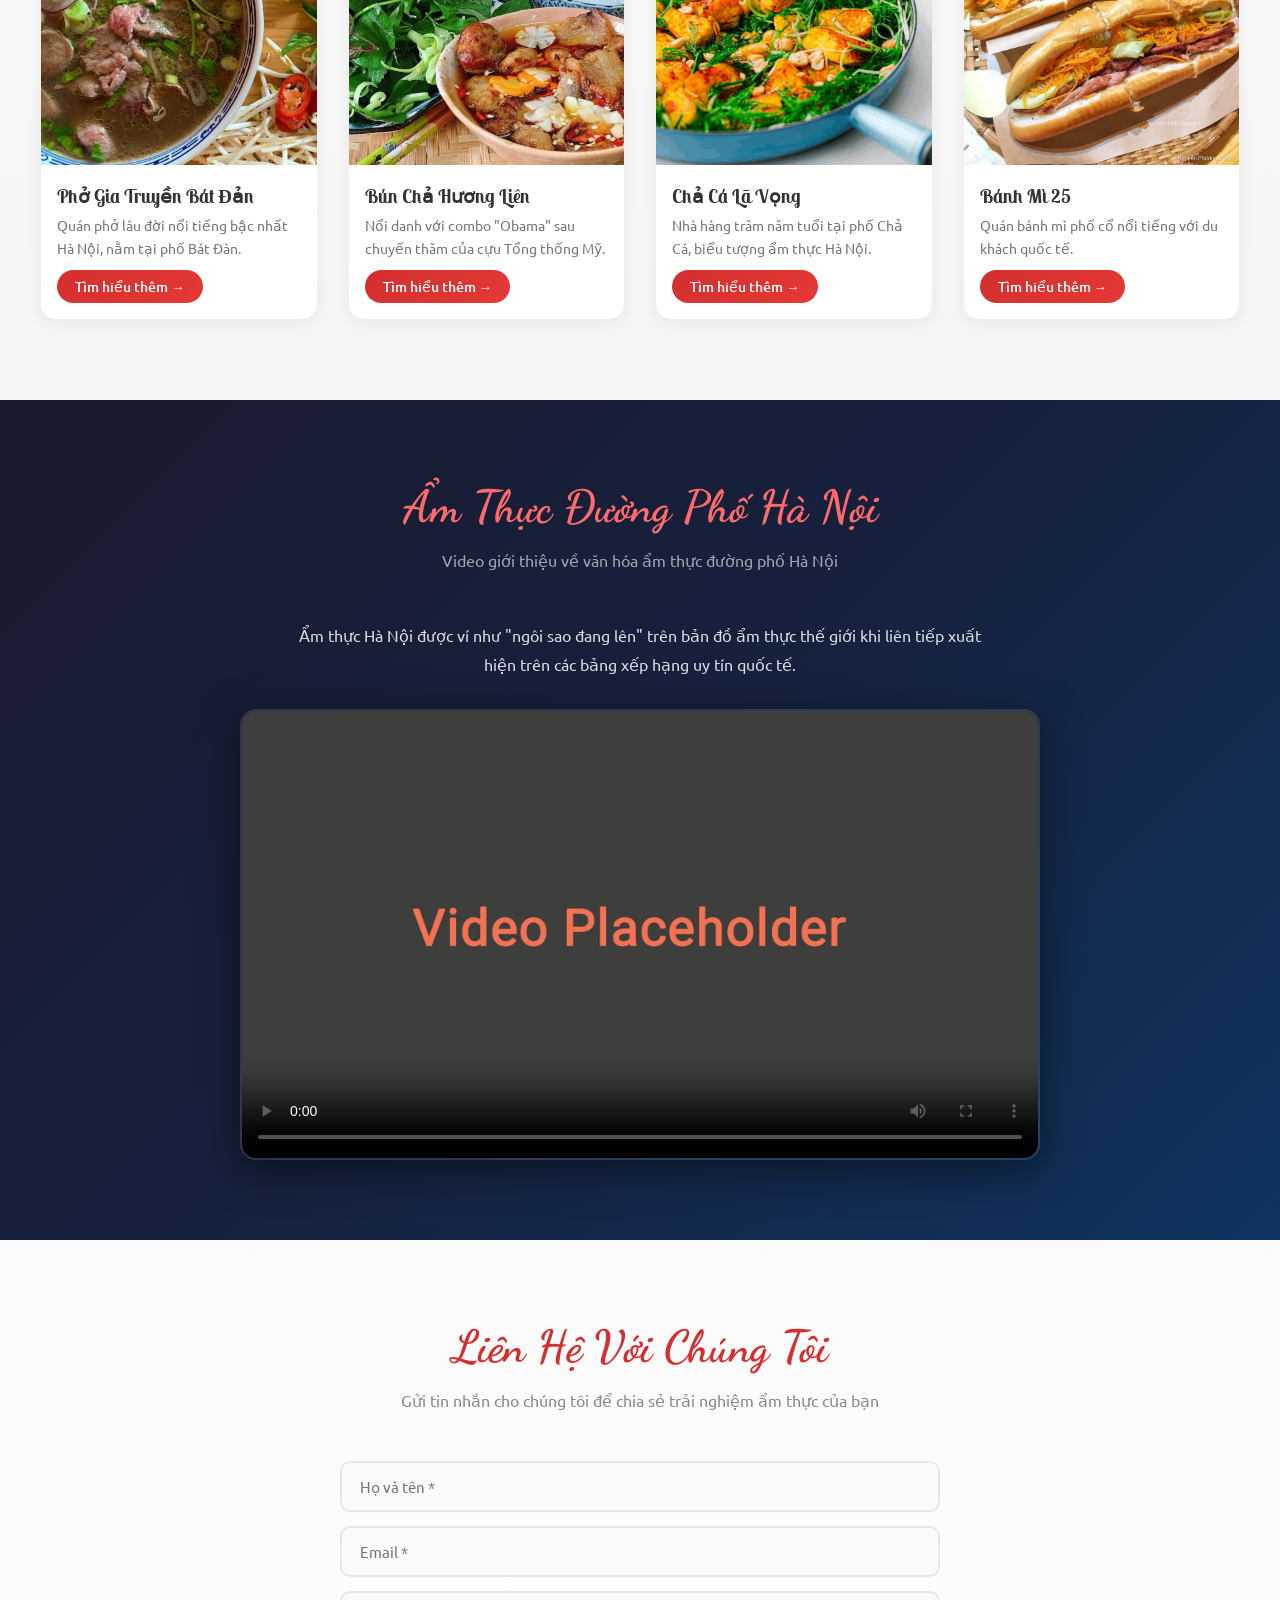
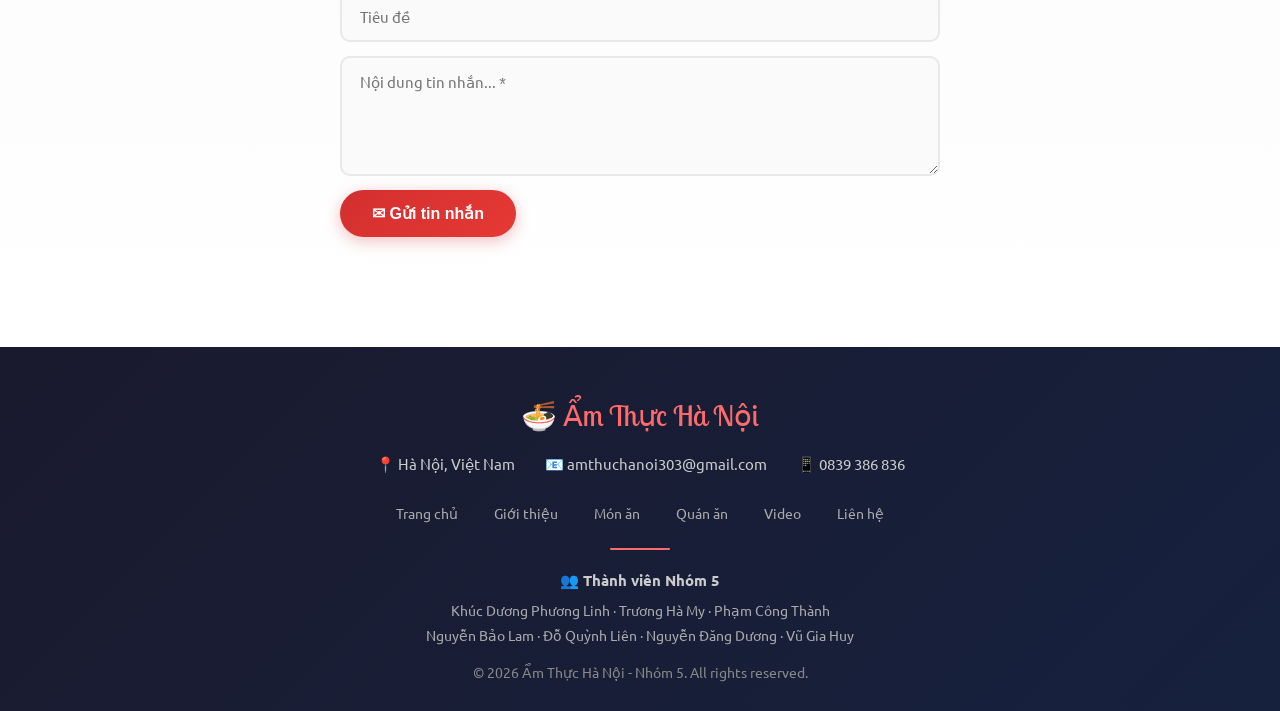
==== commit edcbd778: "Update Linh.html" ====
--- a/Linh.html
+++ b/Linh.html
@@ -510,8 +510,8 @@
     <span class="footer-brand">🍜 Ẩm Thực Hà Nội</span>
     <div class="footer-contact">
         <span>📍 Hà Nội, Việt Nam</span>
-        <span>📧 nhom5@example.com</span>
-        <span>📱 0123 456 789</span>
+        <span>📧 amthuchanoi303@gmail.com</span>
+        <span>📱 0839 386 836</span>
     </div>
     <div class="footer-links">
         <a href="#trang-chu">Trang chủ</a>
